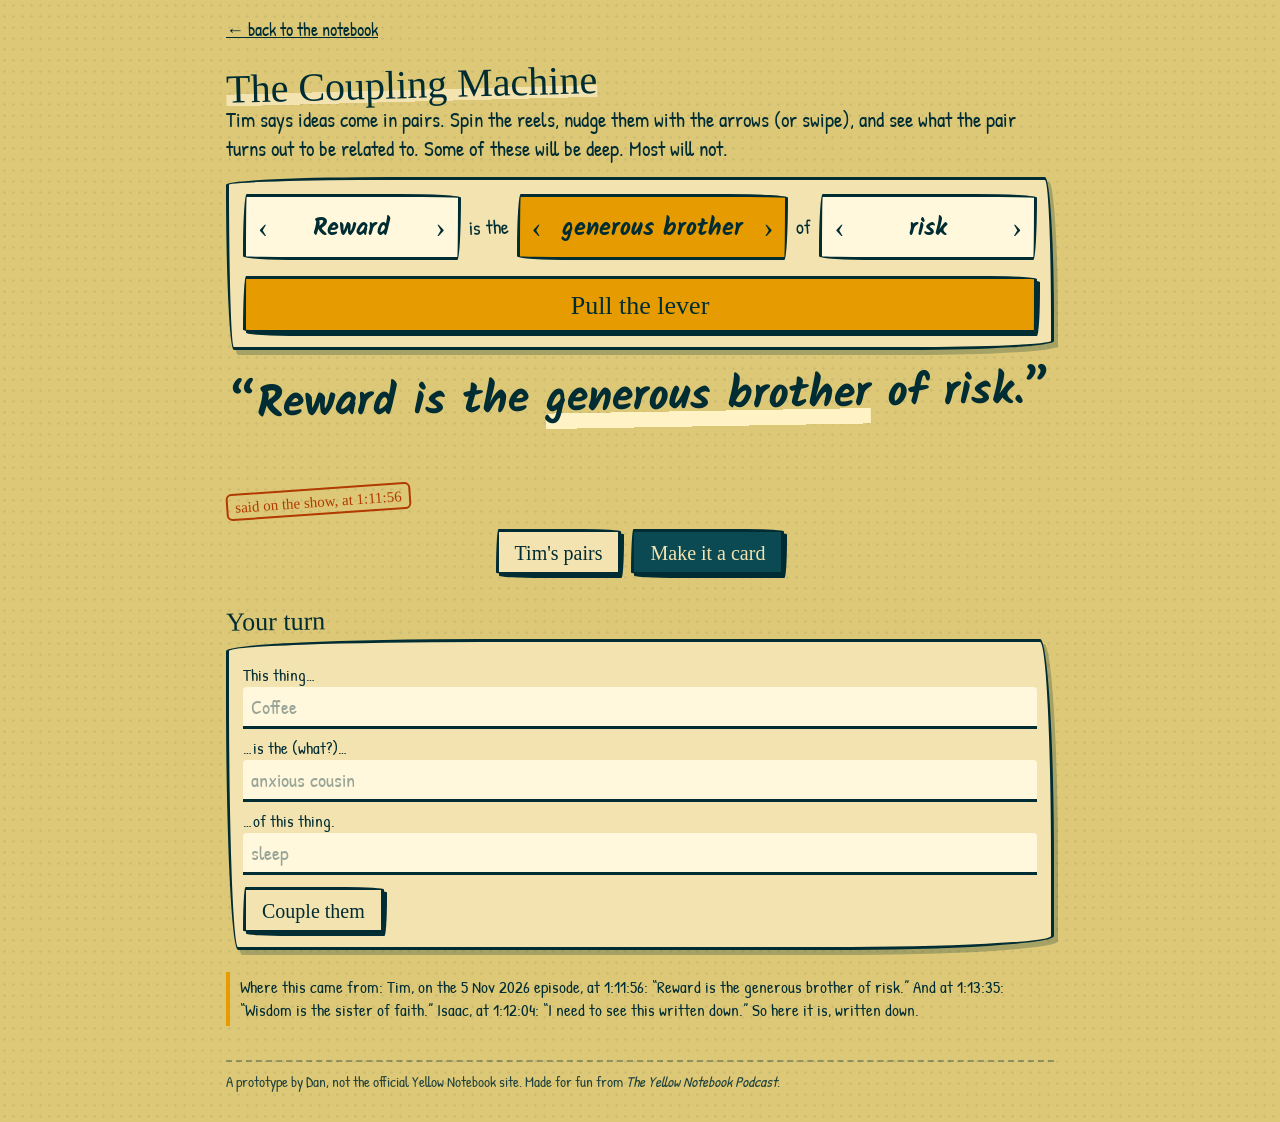
==== docs/play/coupling/index.html @ 668b5119 "The Yellow Notebook prototype site Home, episodes, ideas and about pages, plus two playable ideas fr" ====
<!doctype html>
<html lang="en">
<head>
<meta charset="utf-8">
<meta name="viewport" content="width=device-width, initial-scale=1">
<meta name="robots" content="noindex">
<title>The Coupling Machine</title>
<link rel="preconnect" href="https://fonts.googleapis.com">
<link rel="preconnect" href="https://fonts.gstatic.com" crossorigin>
<link href="https://fonts.googleapis.com/css2?family=Kalam:wght@700&family=Patrick+Hand&family=Permanent+Marker&display=swap" rel="stylesheet">
<link rel="stylesheet" href="../play.css">
<style>
  .machine { margin-top: 10px; text-align: center; }
  .reel {
    display: grid; grid-template-columns: 52px 1fr 52px; align-items: center;
    background: #fff8dc; border: 3px solid var(--ink);
    border-radius: 12px 200px 12px 180px / 180px 12px 200px 12px;
    min-height: 66px; touch-action: pan-y; user-select: none; -webkit-user-select: none;
    overflow: hidden;
  }
  .reel.mid { background: var(--orange); }
  .reel button { box-shadow: none; border: 0; background: none; font-size: 30px; padding: 8px 0; height: 100%; }
  .reel button:active { transform: none; opacity: .5; }
  .word { font: 700 27px/1.1 var(--quote); padding: 8px 2px 4px; overflow-wrap: anywhere; }
  .reel.spinning .word { filter: blur(1.2px); opacity: .75; }
  .reel.landed .word { animation: thunk .25s ease-out; }
  @keyframes thunk { 0% { transform: translateY(-14px); } 70% { transform: translateY(3px); } 100% { transform: none; } }
  .joiner { font-size: 20px; margin: 4px 0; transform: rotate(-2deg); }
  .lever { margin-top: 16px; width: 100%; }
  .saying {
    font: 700 34px/1.2 var(--quote);
    margin: 22px 4px 4px; transform: rotate(-1deg); min-height: 2.4em;
  }
  .saying em { font-style: normal; background: linear-gradient(transparent 70%, #fff2c4 70%, #fff2c4 92%, transparent 92%); }
  .stamp {
    display: inline-block; font: 400 15px/1 var(--marker); color: #b03a00;
    border: 2px solid #b03a00; border-radius: 6px; padding: 5px 7px 3px; transform: rotate(-4deg);
    margin: 6px 0 0; visibility: hidden;
  }
  .stamp.on { visibility: visible; }
  .acts { margin-top: 14px; justify-content: center; }
  .yours label { display: block; font-size: 17px; margin-top: 8px; }
  .yours .row { margin-top: 12px; }
  #cardWrap { display: none; margin-top: 16px; text-align: center; }
  #cardWrap.on { display: block; }
  #cardWrap img { width: 100%; max-width: 420px; border: 2px solid rgba(0,44,51,.3); display: block; margin: 0 auto 10px; }
  @media (min-width: 700px) {
    .reels { display: grid; grid-template-columns: 1fr auto 1.25fr auto 1fr; gap: 8px; align-items: center; }
    .reels .joiner { margin: 0; }
    .word { font-size: 24px; }
    .reel { grid-template-columns: 34px 1fr 34px; }
    .saying { font-size: 44px; }
    main { max-width: 860px; }
  }
</style>
</head>
<body>
<main>
  <a class="back" href="../../">&larr; back to the notebook</a>
  <h1><span>The Coupling Machine</span></h1>
  <p class="lede">Tim says ideas come in pairs. Spin the reels, nudge them with the arrows (or swipe), and see what the pair turns out to be related to. Some of these will be deep. Most will not.</p>

  <section class="machine box" aria-label="The machine">
    <div class="reels">
      <div class="reel" id="reelA" data-reel="a">
        <button type="button" data-step="-1" aria-label="Previous first word">&lsaquo;</button>
        <div class="word" aria-live="polite"></div>
        <button type="button" data-step="1" aria-label="Next first word">&rsaquo;</button>
      </div>
      <div class="joiner">is the</div>
      <div class="reel mid" id="reelR" data-reel="r">
        <button type="button" data-step="-1" aria-label="Previous relationship">&lsaquo;</button>
        <div class="word" aria-live="polite"></div>
        <button type="button" data-step="1" aria-label="Next relationship">&rsaquo;</button>
      </div>
      <div class="joiner">of</div>
      <div class="reel" id="reelB" data-reel="b">
        <button type="button" data-step="-1" aria-label="Previous second word">&lsaquo;</button>
        <div class="word" aria-live="polite"></div>
        <button type="button" data-step="1" aria-label="Next second word">&rsaquo;</button>
      </div>
    </div>
    <button type="button" class="big lever" id="spin">Pull the lever</button>
  </section>

  <p class="saying" id="saying" aria-live="polite"></p>
  <span class="stamp" id="stamp">said on the show</span>

  <div class="row acts">
    <button type="button" id="tims">Tim's pairs</button>
    <button type="button" class="teal" id="makeCard">Make it a card</button>
  </div>

  <div id="cardWrap">
    <img id="cardImg" alt="The saying drawn as a notebook card">
    <div class="row acts">
      <button type="button" id="save">Save the card</button>
      <button type="button" id="share" hidden>Share it</button>
    </div>
  </div>

  <h2>Your turn</h2>
  <form class="box yours" id="yours" autocomplete="off">
    <label for="ya">This thing&hellip;</label>
    <input type="text" id="ya" maxlength="28" placeholder="Coffee">
    <label for="yr">&hellip;is the (what?)&hellip;</label>
    <input type="text" id="yr" maxlength="32" placeholder="anxious cousin">
    <label for="yb">&hellip;of this thing.</label>
    <input type="text" id="yb" maxlength="28" placeholder="sleep">
    <div class="row"><button type="submit">Couple them</button> <span class="small" id="yoursMsg"></span></div>
  </form>

  <p class="where">Where this came from: Tim, on the 5 Nov 2026 episode, at 1:11:56: &ldquo;Reward is the generous brother of risk.&rdquo; And at 1:13:35: &ldquo;Wisdom is the sister of faith.&rdquo; Isaac, at 1:12:04: &ldquo;I need to see this written down.&rdquo; So here it is, written down.</p>

  <footer>A prototype by Dan, not the official Yellow Notebook site. Made for fun from <i>The Yellow Notebook Podcast</i>.</footer>
</main>

<canvas id="card" hidden></canvas>
<script src="../card.js"></script>
<script>
(function () {
  // Pairs said on the show (Tim, 5 Nov 2026), checked against the transcript
  var SAID = [
    { a: "Reward", r: "generous brother", b: "risk", at: "1:11:56" },
    { a: "Risk", r: "ugly brother", b: "generosity", at: "1:11:48" },
    { a: "Wisdom", r: "sister", b: "faith", at: "1:13:35" }
  ];
  // More pairs in the same spirit (not from the show)
  var PAIRS = [
    ["Rest", "work"], ["Coffee", "sleep"], ["Patience", "hope"], ["Courage", "fear"],
    ["Honesty", "kindness"], ["Saving", "spending"], ["Listening", "talking"], ["Curiosity", "boredom"],
    ["Home", "adventure"], ["Laughter", "tears"], ["Rain", "harvest"], ["Practice", "talent"],
    ["Leftovers", "dinner"], ["A nap", "ambition"], ["Doubt", "faith"], ["Giving", "receiving"],
    ["Humility", "confidence"], ["Grief", "love"], ["A question", "an answer"], ["Silence", "music"],
    ["Chaos", "a good idea"], ["Melon", "fruit salad"], ["The Tootsie Roll", "Halloween"], ["Monday", "the weekend"],
    ["Failure", "progress"], ["Bedtime", "morning"], ["Writing it down", "remembering"]
  ];
  var RELS = [
    "generous brother", "ugly brother", "sister", "beautiful brother", "quiet cousin", "older sister",
    "evil twin", "favourite aunt", "sensible uncle", "loud cousin", "tired sister", "second cousin",
    "wild little brother", "patient sister", "grumpy uncle", "forgetful aunt", "sneaky twin", "shy cousin",
    "bossy big sister", "long-lost brother", "step-cousin", "imaginary friend"
  ];
  function uniq(list) { var s = {}; return list.filter(function (x) { var k = x.toLowerCase(); return s[k] ? false : (s[k] = true); }); }
  var A = uniq(SAID.map(function (p) { return p.a; }).concat(PAIRS.map(function (p) { return p[0]; })));
  var B = uniq(SAID.map(function (p) { return p.b; }).concat(PAIRS.map(function (p) { return p[1]; })));

  function Reel(el, list) {
    this.el = el; this.list = list; this.i = 0; this.word = el.querySelector(".word");
    var self = this;
    el.querySelectorAll("button").forEach(function (b) {
      b.addEventListener("click", function () { if (!spinning) self.step(+b.dataset.step); });
    });
    // swipe left/right to nudge
    var x0 = null;
    el.addEventListener("pointerdown", function (e) { if (e.target.tagName !== "BUTTON") x0 = e.clientX; });
    el.addEventListener("pointerup", function (e) {
      if (x0 === null || spinning) return;
      var dx = e.clientX - x0; x0 = null;
      if (Math.abs(dx) > 30) self.step(dx < 0 ? 1 : -1);
    });
    el.addEventListener("pointercancel", function () { x0 = null; });
  }
  Reel.prototype.show = function () { this.word.textContent = this.list[this.i]; };
  Reel.prototype.set = function (w) {
    var k = this.list.findIndex(function (x) { return x.toLowerCase() === w.toLowerCase(); });
    if (k < 0) { this.list.splice(this.i + 1, 0, w); k = this.i + 1; }
    this.i = k; this.show();
  };
  Reel.prototype.step = function (d) {
    this.i = (this.i + d + this.list.length) % this.list.length; this.show(); this.land(); update();
  };
  Reel.prototype.land = function () {
    var el = this.el; el.classList.remove("landed"); void el.offsetWidth; el.classList.add("landed");
  };

  var ra = new Reel(document.getElementById("reelA"), A);
  var rr = new Reel(document.getElementById("reelR"), RELS.slice());
  var rb = new Reel(document.getElementById("reelB"), B);
  var spinning = false;

  function cap(s) { return s.charAt(0).toUpperCase() + s.slice(1); }
  function current() { return { a: ra.list[ra.i], r: rr.list[rr.i], b: rb.list[rb.i] }; }
  function said(c) {
    return SAID.filter(function (p) { return p.a.toLowerCase() === c.a.toLowerCase() && p.r === c.r.toLowerCase() && p.b.toLowerCase() === c.b.toLowerCase(); })[0];
  }
  function esc(s) { return s.replace(/[&<>"]/g, function (c) { return { "&": "&amp;", "<": "&lt;", ">": "&gt;", '"': "&quot;" }[c]; }); }
  function update() {
    var c = current(), s = said(c);
    document.getElementById("saying").innerHTML =
      "&ldquo;" + esc(cap(c.a)) + " is the <em>" + esc(c.r) + "</em> of " + esc(c.b) + ".&rdquo;";
    var st = document.getElementById("stamp");
    st.textContent = s ? "said on the show, at " + s.at : "";
    st.classList.toggle("on", !!s);
    document.getElementById("cardWrap").classList.remove("on");
  }

  function spin() {
    if (spinning) return;
    spinning = true;
    var btn = document.getElementById("spin"); btn.textContent = "Whirring…";
    // usually land on a pair that belongs together, sometimes on pure nonsense
    var target;
    if (Math.random() < 0.75) {
      var p = PAIRS[Math.floor(Math.random() * PAIRS.length)];
      target = { a: p[0], b: p[1] };
    } else {
      target = { a: A[Math.floor(Math.random() * A.length)], b: B[Math.floor(Math.random() * B.length)] };
    }
    var reels = [[ra, target.a], [rr, RELS[Math.floor(Math.random() * RELS.length)]], [rb, target.b]];
    var done = 0;
    reels.forEach(function (pair, n) {
      var reel = pair[0], ticks = 12 + n * 7, t = 0;
      reel.el.classList.add("spinning");
      (function tick() {
        reel.i = (reel.i + 1) % reel.list.length; reel.show();
        if (++t < ticks) { setTimeout(tick, 35 + t * 4); return; }
        reel.set(pair[1]); reel.el.classList.remove("spinning"); reel.land();
        if (++done === 3) { spinning = false; btn.textContent = "Pull the lever"; update(); }
      })();
    });
  }

  var timsIdx = 0;
  function tims() {
    if (spinning) return;
    var p = SAID[timsIdx++ % SAID.length];
    ra.set(p.a); rr.set(p.r); rb.set(p.b);
    [ra, rr, rb].forEach(function (r) { r.land(); });
    update();
  }

  var canvas = document.getElementById("card");
  function makeCard() {
    if (spinning) return;
    var c = current(), s = said(c);
    var quote = "“" + cap(c.a) + " is the " + c.r + " of " + c.b + ".”";
    var seed = 0; for (var i = 0; i < quote.length; i++) seed = (seed * 31 + quote.charCodeAt(i)) >>> 0;
    notebookFontsReady().then(function () {
      drawNotebookCard(canvas, {
        seed: seed,
        label: "THE IDEA OF “COUPLING”",
        quote: quote,
        underline: c.r.split(" ")[0],
        attrib: s ? "— Tim, on pairing up ideas" : "— made on the Coupling Machine",
        source: s ? "The Yellow Notebook Podcast · at " + s.at : "after Tim’s idea · The Yellow Notebook Podcast"
      });
      document.getElementById("cardImg").src = canvas.toDataURL("image/png");
      var w = document.getElementById("cardWrap"); w.classList.add("on");
      w.scrollIntoView({ behavior: "smooth", block: "nearest" });
    });
  }
  function fileName() {
    var c = current();
    return ("coupling-" + c.a + "-" + c.b).toLowerCase().replace(/[^a-z0-9]+/g, "-").replace(/-+$/, "") + ".png";
  }

  document.getElementById("spin").addEventListener("click", spin);
  document.getElementById("tims").addEventListener("click", tims);
  document.getElementById("makeCard").addEventListener("click", makeCard);
  document.getElementById("save").addEventListener("click", function () { saveCanvas(canvas, fileName(), false); });
  var shareBtn = document.getElementById("share");
  try {
    if (navigator.canShare && navigator.canShare({ files: [new File([""], "x.png", { type: "image/png" })] })) shareBtn.hidden = false;
  } catch (e) {}
  shareBtn.addEventListener("click", function () { saveCanvas(canvas, fileName(), true); });

  document.getElementById("yours").addEventListener("submit", function (e) {
    e.preventDefault();
    var a = document.getElementById("ya").value.trim(), r = document.getElementById("yr").value.trim().toLowerCase(),
        b = document.getElementById("yb").value.trim(), msg = document.getElementById("yoursMsg");
    if (!a || !r || !b) { msg.textContent = "Needs all three. That's the whole idea."; return; }
    r = r.replace(/^the\s+/, "").replace(/\s+of$/, "");
    ra.set(a); rr.set(r); rb.set(b);
    [ra, rr, rb].forEach(function (x) { x.land(); });
    msg.textContent = "Coupled. They're in the reels now.";
    update();
    document.getElementById("saying").scrollIntoView({ behavior: "smooth", block: "center" });
  });

  ra.set("Reward"); rr.set("generous brother"); rb.set("risk"); update();
})();
</script>
</body>
</html>
---- docs/play/play.css ----
/* Shared look for the play pages: plain, handmade, a little rough. */
:root {
  --mustard: #ddc877;
  --paper: #f3e3b0;
  --orange: #e69b00;
  --ink: #002c33;
  --teal: #0b4a52;
  --marker: 'Permanent Marker', 'Marker Felt', 'Comic Sans MS', cursive;
  --quote: 'Kalam', 'Marker Felt', 'Comic Sans MS', cursive;
  --hand: 'Patrick Hand', 'Chalkboard SE', 'Comic Sans MS', cursive;
}
* { box-sizing: border-box; }
html { -webkit-text-size-adjust: 100%; }
body {
  margin: 0;
  background: var(--mustard);
  background-image: radial-gradient(rgba(0, 44, 51, .07) 1px, transparent 1.4px);
  background-size: 9px 11px;
  color: var(--ink);
  font: 21px/1.35 var(--hand);
}
main { max-width: 640px; margin: 0 auto; padding: 14px 16px 30px; }
a { color: var(--ink); }
.back { display: inline-block; font-size: 18px; margin: 4px 0 6px; }
h1 {
  font: 400 40px/1.05 var(--marker);
  margin: 10px 0 6px;
  transform: rotate(-1.5deg);
}
h1 span { background: linear-gradient(transparent 62%, var(--paper) 62%, var(--paper) 88%, transparent 88%); }
h2 { font: 400 26px/1.1 var(--marker); margin: 28px 0 8px; transform: rotate(-.8deg); }
.lede { margin: 6px 0 14px; }
.small { font-size: 17px; }

/* wobbly hand-drawn box: uneven radii fake a shaky outline */
.box {
  background: var(--paper);
  border: 3px solid var(--ink);
  border-radius: 255px 14px 225px 12px / 12px 225px 14px 255px;
  box-shadow: 4px 5px 0 rgba(0, 44, 51, .25);
  padding: 14px;
}
button, .btn {
  font: 400 20px/1 var(--marker);
  color: var(--ink);
  background: var(--paper);
  border: 3px solid var(--ink);
  border-radius: 15px 225px 15px 255px / 255px 15px 225px 15px;
  padding: 11px 16px 9px;
  cursor: pointer;
  box-shadow: 3px 3px 0 var(--ink);
  touch-action: manipulation;
  -webkit-tap-highlight-color: transparent;
}
button:active { transform: translate(2px, 2px); box-shadow: 1px 1px 0 var(--ink); }
button.big { background: var(--orange); font-size: 26px; padding: 14px 22px 11px; }
button.teal { background: var(--teal); color: var(--paper); }
button:focus-visible, input:focus-visible { outline: 3px dashed var(--teal); outline-offset: 3px; }
input[type=text] {
  font: 20px var(--hand);
  color: var(--ink);
  background: #fff8dc;
  border: 0;
  border-bottom: 3px solid var(--ink);
  border-radius: 4px 4px 0 0;
  padding: 6px 8px;
  width: 100%;
  min-width: 0;
}
.row { display: flex; gap: 10px; flex-wrap: wrap; align-items: center; }
.where {
  font-size: 17px;
  border-left: 4px solid var(--orange);
  padding: 4px 0 4px 10px;
  margin: 22px 0 0;
}
footer { font-size: 15px; margin-top: 34px; padding-top: 10px; border-top: 2px dashed rgba(0, 44, 51, .4); opacity: .85; }
.sr { position: absolute; width: 1px; height: 1px; overflow: hidden; clip: rect(0 0 0 0); }
@media (prefers-reduced-motion: reduce) { * { animation: none !important; transition: none !important; } }
input::placeholder { color: var(--ink); opacity: .4; }
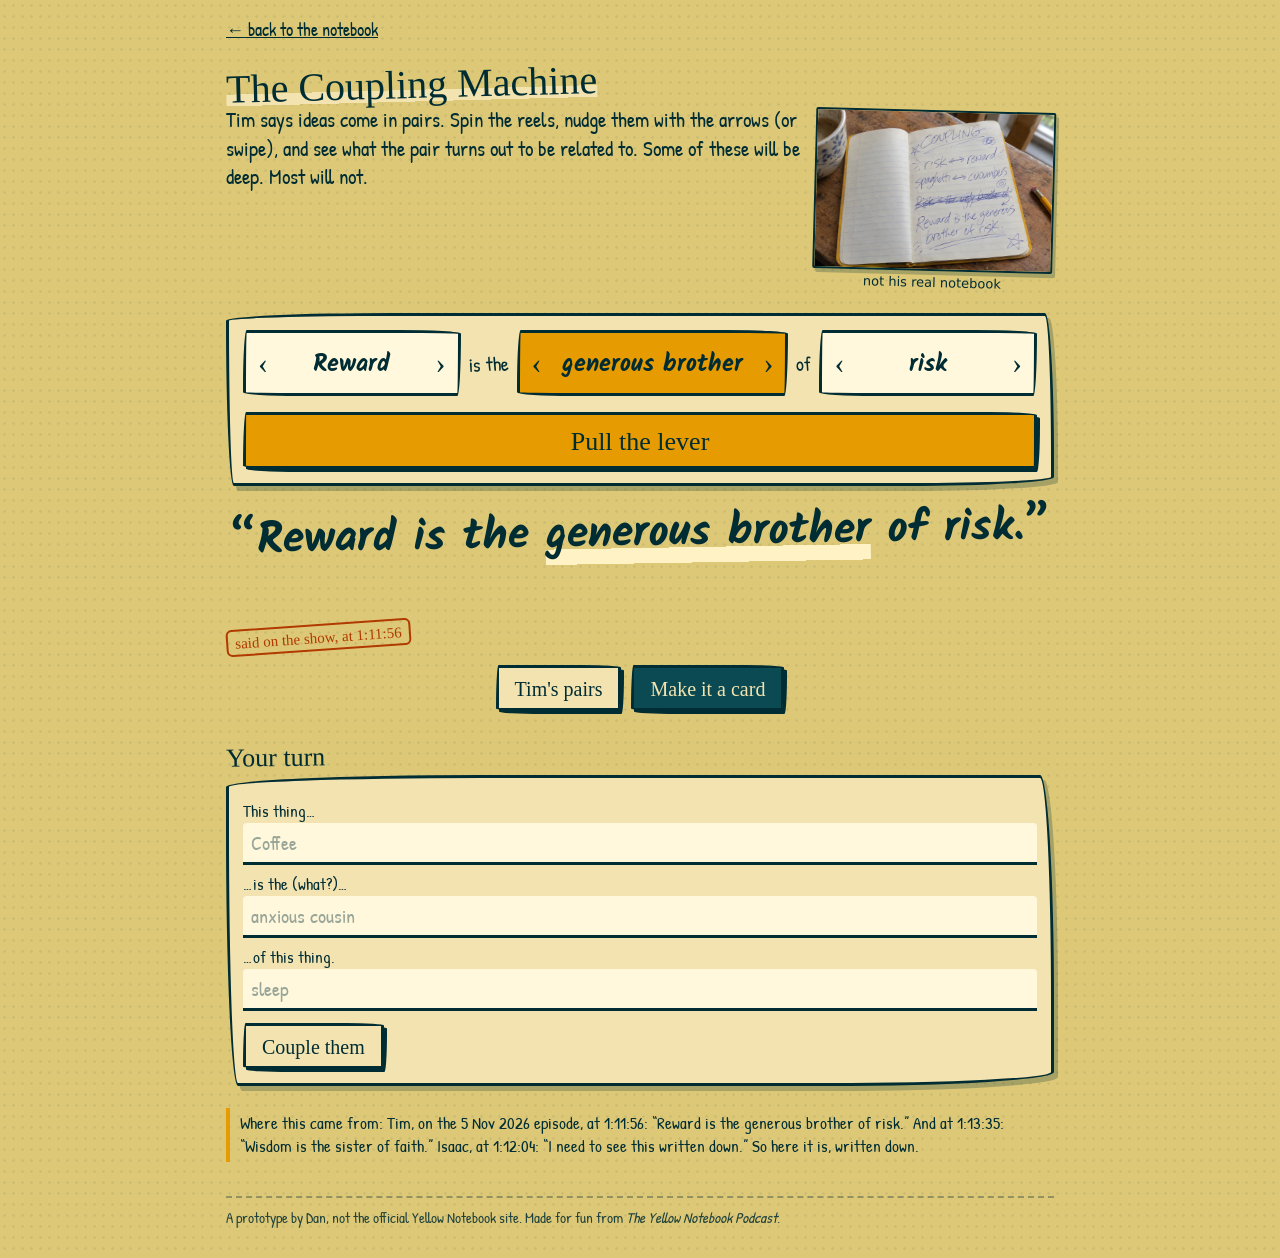
==== commit b9b1ec67: "Stand-in notebook photos in each person's handwriting Replace the handwriting font with computer-mad" ====
--- a/docs/play/coupling/index.html
+++ b/docs/play/coupling/index.html
@@ -58,6 +58,7 @@
 <main>
   <a class="back" href="../../">&larr; back to the notebook</a>
   <h1><span>The Coupling Machine</span></h1>
+  <a class="nb" href="../../img/hand/tim-coupling.webp"><img src="../../img/hand/tim-coupling.webp" width="1200" height="800" alt="Stand-in, not a real notebook: a computer-made photo of a yellow notebook page in Tim’s imagined handwriting. The page reads: COUPLING. risk and reward. spaghetti and cucumbers. A crossed-out line, Risk is the ugly brother of. Then: Reward is the generous brother of risk."><span>not his real notebook</span></a>
   <p class="lede">Tim says ideas come in pairs. Spin the reels, nudge them with the arrows (or swipe), and see what the pair turns out to be related to. Some of these will be deep. Most will not.</p>
 
   <section class="machine box" aria-label="The machine">
--- a/docs/play/play.css
+++ b/docs/play/play.css
@@ -78,3 +78,9 @@
 .sr { position: absolute; width: 1px; height: 1px; overflow: hidden; clip: rect(0 0 0 0); }
 @media (prefers-reduced-motion: reduce) { * { animation: none !important; transition: none !important; } }
 input::placeholder { color: var(--ink); opacity: .4; }
+
+/* stand-in notebook photo beside the intro; tap for full size */
+.nb { float: right; width: 44%; max-width: 240px; margin: 4px 0 8px 12px; text-decoration: none; transform: rotate(1.5deg); }
+.nb img { display: block; width: 100%; height: auto; border: 2px solid var(--ink); border-radius: 2px; box-shadow: 3px 4px 0 rgba(0, 44, 51, .25); }
+.nb span { display: block; font: 13px/1.2 system-ui, sans-serif; margin-top: 4px; text-align: center; }
+.lede::after { content: ""; display: block; clear: both; }
